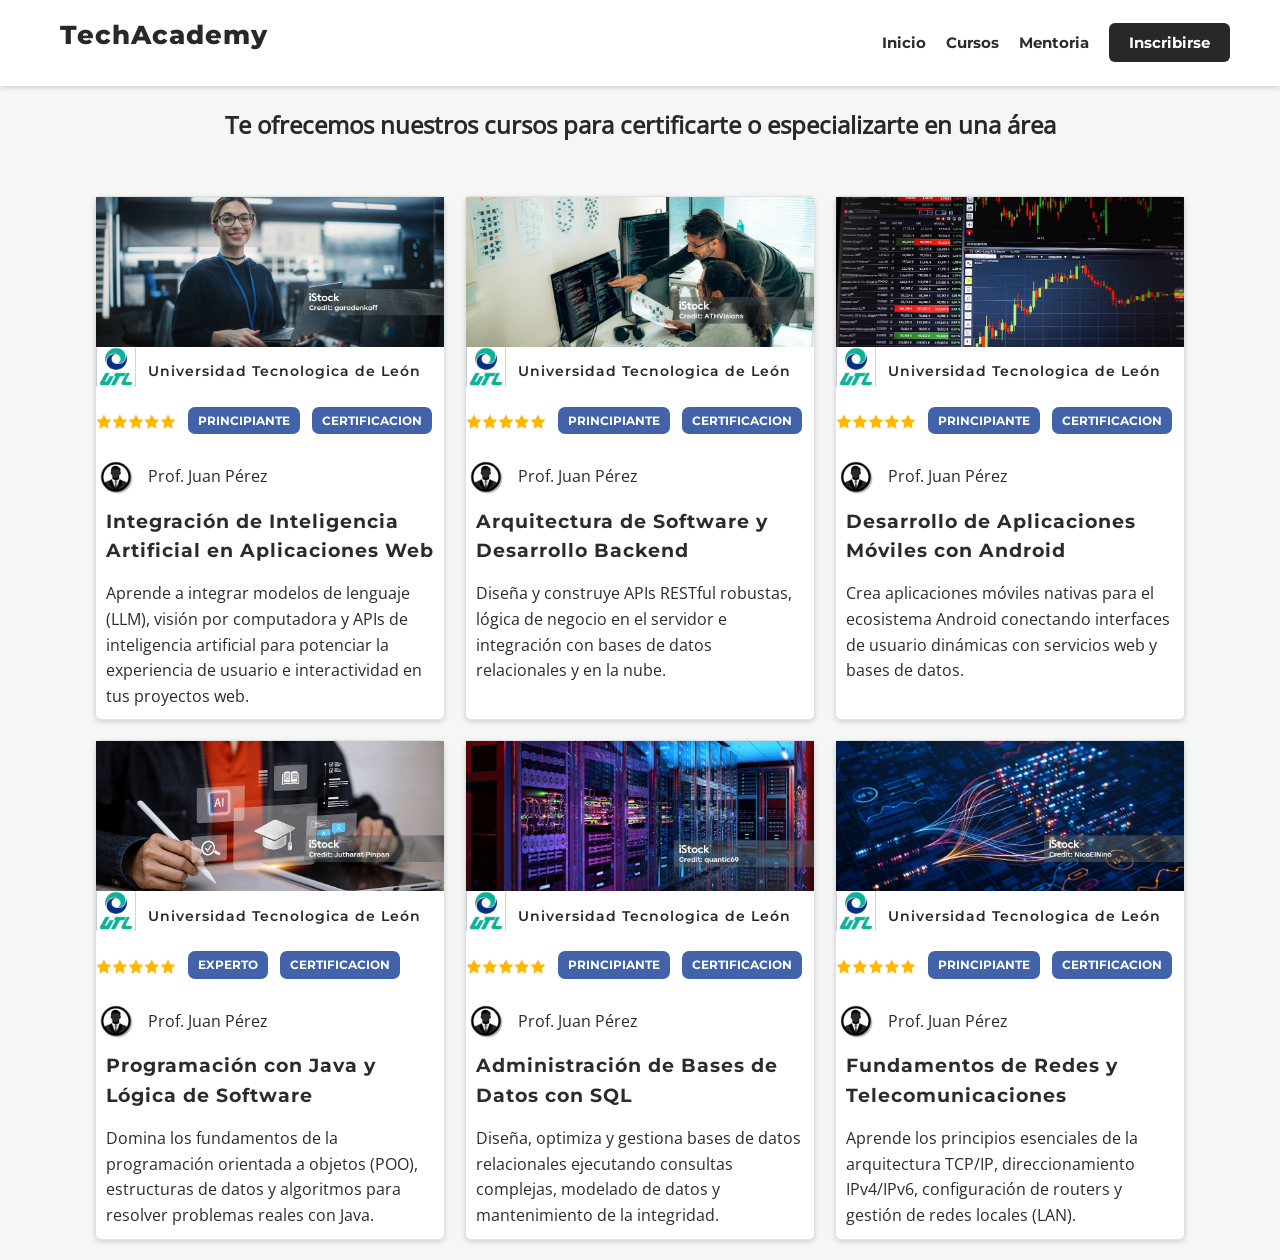
==== cursos.html @ e3f8f888 "Entrega del proyecto TechAcademy" ====
<!DOCTYPE html>
<html lang="en">
<head>
    <meta charset="UTF-8">
    <meta name="viewport" content="width=device-width, initial-scale=1.0">
    <link rel="stylesheet" href="css/cursos.css">
    <link rel="preconnect" href="https://fonts.gstatic.com" crossorigin>
    <link href="https://fonts.googleapis.com/css2?family=Montserrat:ital,wght@0,100..900;1,100..900&display=swap" rel="stylesheet">

    <title>Document</title>
</head>
<body>
     <header>

        <div id="logo">
            <h1>TechAcademy</h1>
        </div>

        <nav class="navPrincipal">
            <ul>
                <li><a href="index.html">Inicio</a></li>
                <li><a href="cursos.html">Cursos</a></li>
                <li><a href="mentoria.html">Mentoria</a></li>
                <li><a href="inscribirse.html" id="btn_destacado">Inscribirse</a></li>
            </ul>

        </nav>
    </header>
    
    <main class="contenido_principal">

        <section id="catalogo">
            <h2>Te ofrecemos nuestros cursos para certificarte o especializarte en una área</h2><br><br>

            <div class="grid_grautitos">
                <article class="tarjeta_curso">
                    <img class="card" src="images/card1.jpg" alt="">
                    <div class="info_curso">
                        <div class="encabezado_ins">
                            <img class="utl" src="images/UTL.jpg" alt="" >
                            <h2>Universidad Tecnologica de León</h2>
                        </div>
                        
                        <div class="nivel_certificacion">
                        <img class="star" src="images/star.png" alt="">
                        <span class="nivel">Principiante</span>
                        <span class="nivel">Certificacion</span>
                        </div>
                        <div class="encabezado_prof">
                            <img class="usuario" src="images/usuario.png" alt="">
                             <span class="usuario_prof">Prof. Juan Pérez</span>
                        </div>
                        <h3>Integración de Inteligencia Artificial en Aplicaciones Web</h3>
                        <p>Aprende a integrar modelos de lenguaje (LLM), visión por computadora y APIs de inteligencia artificial para potenciar la experiencia de usuario e interactividad en tus proyectos web.</p>
                        
                    </div>
                </article>

                   <article class="tarjeta_curso">
                    <img class="card" src="images/card2.jpg" alt="">
                    
                    <div class="info_curso">
                        
                      <div class="encabezado_ins">
                            <img class="utl" src="images/UTL.jpg" alt="" >
                            <h2>Universidad Tecnologica de León</h2>
                        </div>
                         <div class="nivel_certificacion">
                        <img class="star" src="images/star.png" alt="">
                        <span class="nivel">Principiante</span>
                        <span class="nivel">Certificacion</span>
                        </div>
                        <div class="encabezado_prof">
                            <img class="usuario" src="images/usuario.png" alt="">
                             <span class="usuario_prof">Prof. Juan Pérez</span>
                        </div>
                        <h3>Arquitectura de Software y Desarrollo Backend</h3>
                        <p>Diseña y construye APIs RESTful robustas, lógica de negocio en el servidor e integración con bases de datos relacionales y en la nube.</p>
                        
                    </div>
                </article>

                   <article class="tarjeta_curso">
                    <img class="card" src="images/card3.jpg" alt="">
                    
                    <div class="info_curso">
                        
                        <div class="encabezado_ins">
                            <img class="utl" src="images/UTL.jpg" alt="" >
                            <h2>Universidad Tecnologica de León</h2>
                        </div>
                        <div class="nivel_certificacion">
                            <img class="star" src="images/star.png" alt="">
                            <span class="nivel">Principiante</span>
                            <span class="nivel">Certificacion</span>
                        </div>
                        <div class="encabezado_prof">
                            <img class="usuario" src="images/usuario.png" alt="">
                             <span class="usuario_prof">Prof. Juan Pérez</span>
                        </div>
                        <h3>Desarrollo de Aplicaciones Móviles con Android</h3>
                        <p>Crea aplicaciones móviles nativas para el ecosistema Android conectando interfaces de usuario dinámicas con servicios web y bases de datos.</p>
                        
                    </div>
                </article>

                  <article class="tarjeta_curso">
                   <img  class="card" src="images/card4.jpg" alt="">
                    <div class="info_curso">
                        
                        <div class="encabezado_ins">
                            <img class="utl" src="images/UTL.jpg" alt="" >
                            <h2>Universidad Tecnologica de León</h2>
                        </div>
                        <div class="nivel_certificacion">
                            <img class="star" src="images/star.png" alt="">
                            <span class="nivel">Experto</span>
                            <span class="nivel">Certificacion   </span>
                        </div>
                        <div class="encabezado_prof">
                            <img class="usuario" src="images/usuario.png" alt="">
                             <span class="usuario_prof">Prof. Juan Pérez</span>
                        </div>
                        <h3>Programación con Java y Lógica de Software</h3>
                        <p>Domina los fundamentos de la programación orientada a objetos (POO), estructuras de datos y algoritmos para resolver problemas reales con Java.</p>
                       
                    </div>
                </article>

                 <article class="tarjeta_curso">
                    <img class="card" src="images/card5.jpg" alt="">
                    <div class="info_curso">
                        
                        <div class="encabezado_ins">
                            <img class="utl" src="images/UTL.jpg" alt="" >
                            <h2>Universidad Tecnologica de León</h2>
                        </div>
                        <div class="nivel_certificacion">
                            <img class="star" src="images/star.png" alt="">
                            <span class="nivel">Principiante</span>
                            <span class="nivel">Certificacion</span>
                        </div>
                        <div class="encabezado_prof">
                            <img class="usuario" src="images/usuario.png" alt="">
                             <span class="usuario_prof">Prof. Juan Pérez</span>
                        </div>
                        <h3>Administración de Bases de Datos con SQL</h3>
                        <p>Diseña, optimiza y gestiona bases de datos relacionales ejecutando consultas complejas, modelado de datos y mantenimiento de la integridad.</p>
                        
                    </div>
                </article>
                 <article class="tarjeta_curso">
                  <img class="card" src="images/card6.jpg" alt="">
                    <div class="info_curso">
                        
                         <div class="encabezado_ins">
                            <img class="utl" src="images/UTL.jpg" alt="" >
                            <h2>Universidad Tecnologica de León</h2>
                        </div>
          
                         <div class="nivel_certificacion">
                        <img class="star" src="images/star.png" alt="">
                        <span class="nivel">Principiante</span>
                        <span class="nivel">Certificacion</span>
                        </div>
                        <div class="encabezado_prof">
                            <img class="usuario" src="images/usuario.png" alt="">
                             <span class="usuario_prof">Prof. Juan Pérez</span>
                        </div>

                        <h3>Fundamentos de Redes y Telecomunicaciones</h3>
                        <p>Aprende los principios esenciales de la arquitectura TCP/IP, direccionamiento IPv4/IPv6, configuración de routers y gestión de redes locales (LAN).</p>
                        
                    </div>
                </article>
 

            </div>
            
        </section>
    </main>

  

</div>
</body>
</html>
---- css/cursos.css ----
@font-face{
    font-family: 'OpenDescarga' ;
    src: url('../fonts/OpenSans-Regular.ttf') format('woff2');/*  ..  salir del css*/
}
/*VARIABLES*/
:root{
    /*se declaran con --*/
    --colorPrincipal:#272829;
    --colorSecundario: #109b45;
    --colorObscuro:#2b2b2b;
    --colorClaro: #fff;
    --colorFondo: #f4f7f6;
    --colorBorde: #e0e0e0;

    --fuenteTitulos:'Montserrat';
    --fuenteCuerpo:'OpenDescargada';
}
*{
    box-sizing: border-box;
    margin: 0;
    padding: 0;

}
body{
    background-color: var(--colorFondo);
    color: var(--colorObscuro);
    line-height: 1.6;
    font-family: 'OpenDescarga';
}
ul{
    text-decoration: none;
}
li{
    list-style: none;
    border-left: 20px;
}
a{
    text-decoration: none;
    font-family: var(--fuenteTitulos);
}
nav{
    display: flex;
}
header{
    display: flex;
    background-color: var(--colorClaro);
    justify-content: space-between; 
    align-items: center;
    box-shadow: 0 2px 5px rgb(0, 0, 0, 0.15);
    top: 0;
    position: sticky;
    z-index: 1000;
    padding: 15px 50px;
}
nav ul{
    display: flex;
    gap: 20px; /* espaciado*/
    align-items: center;
}
nav a{

    font-size: 0.95rem;
    font-weight: bold;
    color: inherit; /*el color de los contenedores padre*/
}
nav a:hover{
    color: var(--colorSecundario);
}
#logo h1{
    color: var(--colorPrincipal);
    font-size: 1.6rem;
    font-weight: 800;
}
h1, h3{
    font-family:var(--fuenteTitulos);
    font-weight: 700 ;
    letter-spacing: 1px;
    margin-bottom: 15px;
    padding: 0 10px;
}
p{
    padding: 0 10px;
    margin-bottom: 10px;
}
.encabezado_ins h2{
    
    margin-top: 10px;
    font-size: 0.9rem;
    font-family:var(--fuenteTitulos);
    font-weight: 600 ;
    letter-spacing: 1px;
    color: var(--colorPrincipal);

}
.encabezado_prof{
    display: flex;
    align-items: center; 
    gap: 12px;           
    margin-bottom: 10px;
}
#btn_destacado, #btn_catalogo{
    padding: 10px 20px;
    border-radius: 6px;
    font-weight: 700; /*tipografia gruesa*/
    background-color: var(--colorPrincipal);
    color: var(--colorClaro);
}
#btn_destacado:hover{
    background-color: var(--colorClaro);
    color: var(--colorSecundario);
}

.contenido_principal{
    max-width: 1200px;
    margin: 0 auto;
    padding: 20px;
}
/*CONTENIDO PRINCIPAL cards*/

.catalogo{
    padding: 40px 0;
}
#catalogo h2{
    text-align: center;
    color: var(--colorPrincipal);
}
.grid_grautitos{
    display: flex;
    flex-wrap: wrap;
    gap: 20px;
    justify-content: center;
}
.tarjeta_curso{
    background-color: var(--colorClaro);
    border: 1px solid var(--colorBorde);
    border-radius: 6px;
    box-shadow: 0 2px 5px rgb(0, 0, 0, 0.15);
    flex: 1 1 280px; /* grow shrink basis*/
    max-width: 350px;
    display: flex;
    flex-direction: column;
    /* aqui efecto*/
    transition: transform 0.5s ease, box-shadow 0.5s ease;
    
}
.tarjeta_curso:hover{
     transform: translateY(-5px);
     box-shadow: 0 6px rgb(0, 0, 0, 0.08);
}
.tarjeta_curso img{
width: 100%;
height: 150px;
object-fit: cover;
}
.info_curso img{
    width: 40px;
    height: 40px;
    object-fit: cover;
}
.info_curso img.star{
    width: 80px;
    height: 50px;
    object-fit: cover;
}
.encabezado_ins{
    display: flex;
    align-items: center; 
    gap: 12px;           
    margin-bottom: 10px;
}


.nivel{
    background-color:rgb(66, 99, 170);
    color: var(--colorClaro);
    border-radius: 7px;
    font-family: var(--fuenteTitulos);
    padding: 4px 10px;
    font-size: 0.75rem;
    font-weight: 700;
    text-transform: uppercase;
    align-self: flex-start;
    margin-top: 10px;
}
.nivel_certificacion{
    display: flex;
    align-items: center; 
    gap: 12px;           
    margin-bottom: 10px;
}
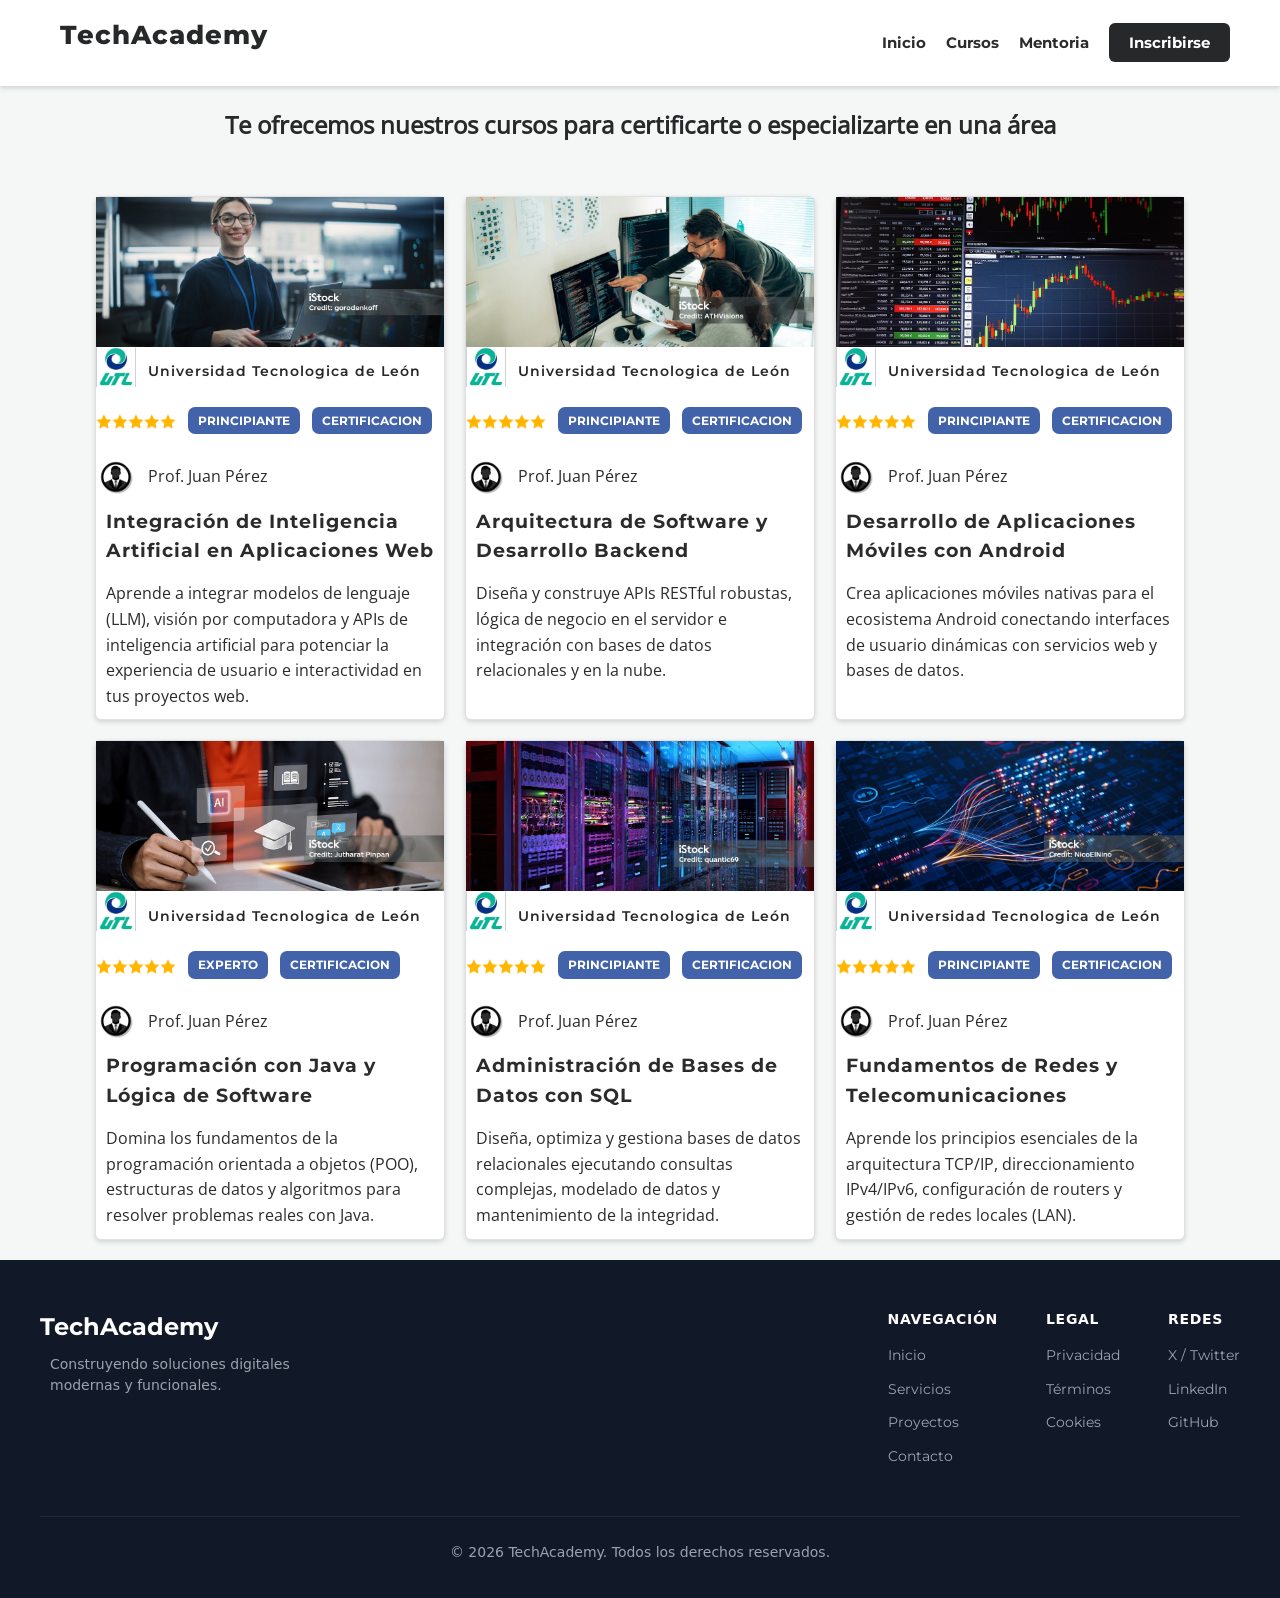
==== commit 73e021d6: "agregé el footer" ====
--- a/cursos.html
+++ b/cursos.html
@@ -179,7 +179,48 @@
             
         </section>
     </main>
-
+<footer class="footer">
+  <div class="footer-container">
+    <div class="footer-brand">
+      <a href="#" class="footer-logo">TechAcademy</a>
+      <p>Construyendo soluciones digitales modernas y funcionales.</p>
+    </div>
+
+    <div class="footer-links">
+      <div class="footer-col">
+        <h4>Navegación</h4>
+        <ul>
+          <li><a href="#">Inicio</a></li>
+          <li><a href="#">Servicios</a></li>
+          <li><a href="#">Proyectos</a></li>
+          <li><a href="#">Contacto</a></li>
+        </ul>
+      </div>
+
+      <div class="footer-col">
+        <h4>Legal</h4>
+        <ul>
+          <li><a href="#">Privacidad</a></li>
+          <li><a href="#">Términos</a></li>
+          <li><a href="#">Cookies</a></li>
+        </ul>
+      </div>
+
+      <div class="footer-col">
+        <h4>Redes</h4>
+        <ul>
+          <li><a href="#">X / Twitter</a></li>
+          <li><a href="#">LinkedIn</a></li>
+          <li><a href="#">GitHub</a></li>
+        </ul>
+      </div>
+    </div>
+  </div>
+
+  <div class="footer-bottom">
+    <p>&copy; 2026 TechAcademy. Todos los derechos reservados.</p>
+  </div>
+</footer>
   
 
 </div>
--- a/css/cursos.css
+++ b/css/cursos.css
@@ -187,4 +187,81 @@
     align-items: center; 
     gap: 12px;           
     margin-bottom: 10px;
+}
+.footer {
+  background-color: #111827;
+  color: #9ca3af;
+  padding: 3rem 1.5rem 1.5rem;
+  font-family: system-ui, -apple-system, sans-serif;
+}
+
+.footer-container {
+  max-width: 1200px;
+  margin: 0 auto;
+  display: flex;
+  flex-wrap: wrap;
+  justify-content: space-between;
+  gap: 2rem;
+}
+
+.footer-brand {
+  max-width: 300px;
+}
+
+.footer-logo {
+  color: #ffffff;
+  font-size: 1.5rem;
+  font-weight: bold;
+  text-decoration: none;
+}
+
+.footer-brand p {
+  margin-top: 0.5rem;
+  font-size: 0.875rem;
+  line-height: 1.5;
+}
+
+.footer-links {
+  display: flex;
+  gap: 3rem;
+  flex-wrap: wrap;
+}
+
+.footer-col h4 {
+  color: #ffffff;
+  font-size: 0.875rem;
+  font-weight: 600;
+  text-transform: uppercase;
+  letter-spacing: 0.05em;
+  margin-bottom: 0.75rem;
+}
+
+.footer-col ul {
+  list-style: none;
+  padding: 0;
+  margin: 0;
+}
+
+.footer-col li {
+  margin-bottom: 0.5rem;
+}
+
+.footer-col a {
+  color: #9ca3af;
+  text-decoration: none;
+  font-size: 0.875rem;
+  transition: color 0.2s;
+}
+
+.footer-col a:hover {
+  color: #ffffff;
+}
+
+.footer-bottom {
+  max-width: 1200px;
+  margin: 2.5rem auto 0;
+  padding-top: 1.5rem;
+  border-top: 1px solid #1f2937;
+  text-align: center;
+  font-size: 0.875rem;
 }
